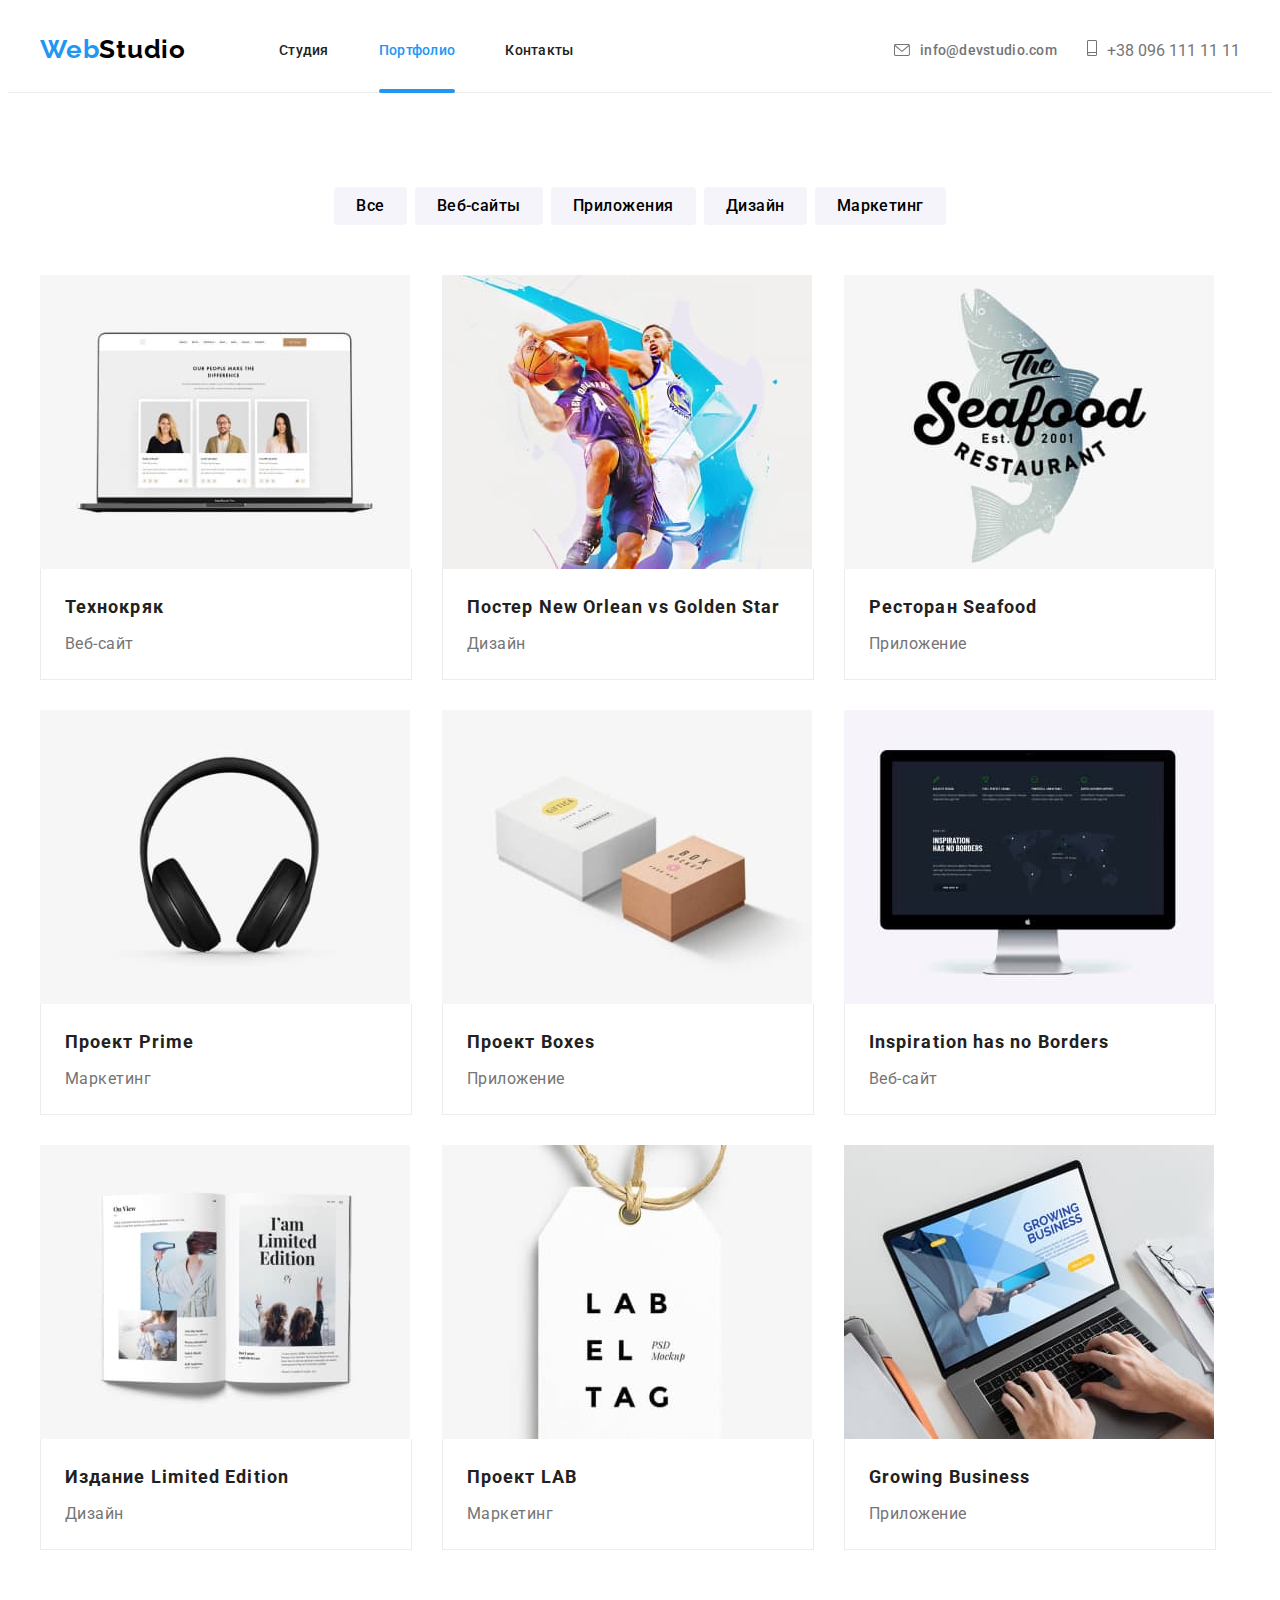
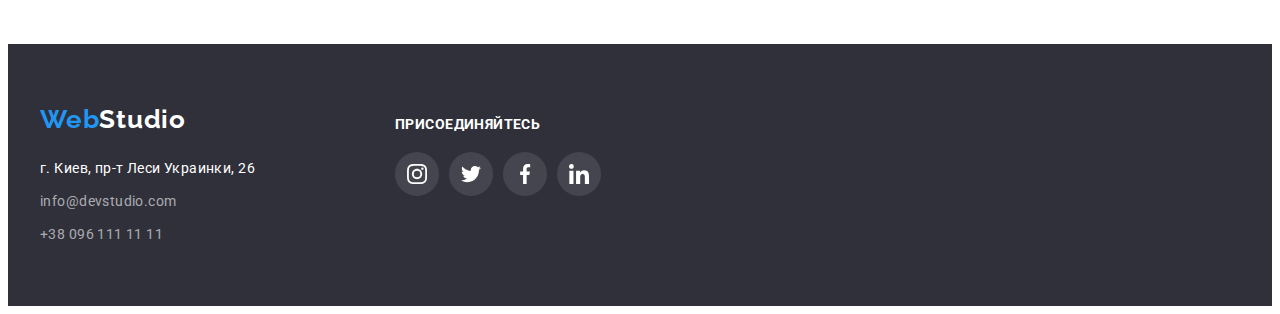
==== portfolio.html @ 787610fb "Initial commit" ====
<!DOCTYPE html>
<html lang="ru">
  <head>
    <meta charset="UTF-8" />
    <meta http-equiv="X-UA-Compatible" content="IE=edge" />
    <meta name="viewport" content="width=device-width, initial-scale=1.0" />
    <title>Портфолио</title>
    <link
      href="https://fonts.googleapis.com/css2?family=Raleway:wght@700&family=Roboto:wght@400;500;700;900&display=swap"
      rel="stylesheet"
    />
    <link
      rel="stylesheet"
      href="https://cdnjs.cloudflare.com/ajax/libs/modern-normalize/1.1.0/modern-normalize.min.css"
      integrity="sha512-wpPYUAdjBVSE4KJnH1VR1HeZfpl1ub8YT/NKx4PuQ5NmX2tKuGu6U/JRp5y+Y8XG2tV+wKQpNHVUX03MfMFn9Q=="
      crossorigin="anonymous"
      referrerpolicy="no-referrer"
    />
    <link rel="stylesheet" href="./css/styles.css" />
  </head>

  <body>
    <!--Header-->
    <header class="header">
      <div class="conteiner header-conteiner">
        <a href="/" class="link logo">
          <span class="logo-title">Web</span>Studio</a
        >

        <nav class="header-nav">
          <ul class="list header-list">
            <li class="header-item">
              <a class="link header-link" href="./index.html">Студия</a>
            </li>
            <li class="header-item">
              <a class="link header-link current" href="">Портфолио</a>
            </li>
            <li class="header-item">
              <a class="link header-link" href="">Контакты</a>
            </li>
          </ul>
        </nav>

        <ul class="header-address list">
          <li class="address-item">
            <a class="link header-email" href="mailto:info@devstudio.com">
              <svg class="icon-mail" width="16px" height="12px">
                <use href="./images/icons.svg#icon-envelope"></use></svg
              >info@devstudio.com</a
            >
          </li>
          <li class="address-item">
            <a class="link header-phone" href="tel:+380961111111">
              <svg class="icon-phone" width="10px" height="16px">
                <use href="./images/icons.svg#icon-smartphone"></use></svg
              >+38 096 111 11 11</a
            >
          </li>
        </ul>
      </div>
    </header>

    <!-- main -->
    <main>
      <section class="portfolio">
        <div class="conteiner">
          <h1 class="visually-hidden">Портфолио</h1>
          <!-- скрыть заголовок -->
          <ul class="list portfolio-btn-list">
            <li class="portfolo-btn-item">
              <button class="portfolio-btn" type="button">Все</button>
            </li>
            <li class="portfolo-btn-item">
              <button class="portfolio-btn" type="button">Веб-сайты</button>
            </li>
            <li class="portfolo-btn-item">
              <button class="portfolio-btn" type="button">Приложения</button>
            </li>
            <li class="portfolo-btn-item">
              <button class="portfolio-btn" type="button">Дизайн</button>
            </li>
            <li class="portfolo-btn-item">
              <button class="portfolio-btn" type="button">Маркетинг</button>
            </li>
          </ul>

          <ul class="list portfolio-list">
            <li class="portfolio-item">
              <div class="portfolio-thumb">
                <img
                  class="portfolio-img img"
                  src="./images/images-portfolio/texno.jpg"
                  alt="ноутбук с открытой страницей сайта"
                  width="370"
                  height="294"
                />
                <p class="portfolio-overlay">
                  Ресурс предлагает комплексные предложения с разным уровнем
                  функционала и сервисов. Все это позволит посетителю получить
                  исчерпывающие сведения о компании или частном лице.
                </p>
              </div>

              <div class="portfolio-wrapper">
                <h2 class="portfolio-title">Технокряк</h2>
                <p class="portfolio-desc">Веб-сайт</p>
              </div>
            </li>
            <li class="portfolio-item">
              <div class="portfolio-thumb">
                <img
                  class="portfolio-img img"
                  src="./images/images-portfolio/poster.jpg"
                  alt="постер баскетбольной игры"
                  width="370"
                  height="294"
                />
                <p class="portfolio-overlay">
                  Ресурс предлагает комплексные предложения с разным уровнем
                  функционала и сервисов. Все это позволит посетителю получить
                  исчерпывающие сведения о компании или частном лице.
                </p>
              </div>
              <div class="portfolio-wrapper">
                <h2 class="portfolio-title">
                  Постер New Orlean vs Golden Star
                </h2>
                <p class="portfolio-desc">Дизайн</p>
              </div>
            </li>
            <li class="portfolio-item">
              <div class="portfolio-thumb">
                <img
                  class="portfolio-img img"
                  src="./images/images-portfolio/seafood.jpg"
                  alt="логотип ресторана"
                  width="370"
                  height="294"
                />
                <p class="portfolio-overlay">
                  Ресурс предлагает комплексные предложения с разным уровнем
                  функционала и сервисов. Все это позволит посетителю получить
                  исчерпывающие сведения о компании или частном лице.
                </p>
              </div>
              <div class="portfolio-wrapper">
                <h2 class="portfolio-title">Ресторан Seafood</h2>
                <p class="portfolio-desc">Приложение</p>
              </div>
            </li>
            <li class="portfolio-item">
              <div class="portfolio-thumb">
                <img
                  class="portfolio-img img"
                  src="./images/images-portfolio/prime.jpg"
                  alt="наушники"
                  width="370"
                  height="294"
                />
                <p class="portfolio-overlay">
                  Ресурс предлагает комплексные предложения с разным уровнем
                  функционала и сервисов. Все это позволит посетителю получить
                  исчерпывающие сведения о компании или частном лице.
                </p>
              </div>
              <div class="portfolio-wrapper">
                <h2 class="portfolio-title">Проект Prime</h2>
                <p class="portfolio-desc">Маркетинг</p>
              </div>
            </li>
            <li class="portfolio-item">
              <div class="portfolio-thumb">
                <img
                  class="portfolio-img img"
                  src="./images/images-portfolio/boxes.jpg"
                  alt="две коробки"
                  width="370"
                  height="294"
                />
                <p class="portfolio-overlay">
                  Ресурс предлагает комплексные предложения с разным уровнем
                  функционала и сервисов. Все это позволит посетителю получить
                  исчерпывающие сведения о компании или частном лице.
                </p>
              </div>
              <div class="portfolio-wrapper">
                <h2 class="portfolio-title">Проект Boxes</h2>
                <p class="portfolio-desc">Приложение</p>
              </div>
            </li>
            <li class="portfolio-item">
              <div class="portfolio-thumb">
                <img
                  class="portfolio-img img"
                  src="./images/images-portfolio/inspiration.jpg"
                  alt="монитор"
                  width="370"
                  height="294"
                />
                <p class="portfolio-overlay">
                  Ресурс предлагает комплексные предложения с разным уровнем
                  функционала и сервисов. Все это позволит посетителю получить
                  исчерпывающие сведения о компании или частном лице.
                </p>
              </div>
              <div class="portfolio-wrapper">
                <h2 class="portfolio-title">Inspiration has no Borders</h2>
                <p class="portfolio-desc">Веб-сайт</p>
              </div>
            </li>
            <li class="portfolio-item">
              <div class="portfolio-thumb">
                <img
                  class="portfolio-img img"
                  src="./images/images-portfolio/edition.jpg"
                  alt="раскрытая книга"
                  width="370"
                  height="294"
                />
                <p class="portfolio-overlay">
                  Ресурс предлагает комплексные предложения с разным уровнем
                  функционала и сервисов. Все это позволит посетителю получить
                  исчерпывающие сведения о компании или частном лице.
                </p>
              </div>
              <div class="portfolio-wrapper">
                <h2 class="portfolio-title">Издание Limited Edition</h2>
                <p class="portfolio-desc">Дизайн</p>
              </div>
            </li>
            <li class="portfolio-item">
              <div class="portfolio-thumb">
                <img
                  class="portfolio-img img"
                  src="./images/images-portfolio/lab.jpg"
                  alt="ярлык с логотипом"
                  width="370"
                  height="294"
                />
                <p class="portfolio-overlay">
                  Ресурс предлагает комплексные предложения с разным уровнем
                  функционала и сервисов. Все это позволит посетителю получить
                  исчерпывающие сведения о компании или частном лице.
                </p>
              </div>
              <div class="portfolio-wrapper">
                <h2 class="portfolio-title">Проект LAB</h2>
                <p class="portfolio-desc">Маркетинг</p>
              </div>
            </li>
            <li class="portfolio-item">
              <div class="portfolio-thumb">
                <img
                  class="portfolio-img img"
                  src="./images/images-portfolio/business.jpg"
                  alt="руки на раскрытом ноутбуке"
                  width="370"
                  height="294"
                />
                <p class="portfolio-overlay">
                  Ресурс предлагает комплексные предложения с разным уровнем
                  функционала и сервисов. Все это позволит посетителю получить
                  исчерпывающие сведения о компании или частном лице.
                </p>
              </div>
              <div class="portfolio-wrapper">
                <h2 class="portfolio-title">Growing Business</h2>
                <p class="portfolio-desc">Приложение</p>
              </div>
            </li>
          </ul>
        </div>
      </section>
    </main>

    <!--Footer-->
    <footer class="footer">
      <div class="footer-conteiner conteiner">
        <div class="footer-left-side">
          <a href="/" class="link footer-logo"
            ><span class="logo-title">Web</span>Studio</a
          >
          <address class="footer-address">
            <ul class="footer-list list">
              <li class="footer-item">
                <a
                  class="link footer-map"
                  href="https://goo.gl/maps/JHtLggVv29iKPNGR7"
                  target="_blank"
                  rel="noreferrer noopener"
                  >г. Киев, пр-т Леси Украинки, 26</a
                >
              </li>
              <li class="footer-item">
                <a class="link footer-mail" href="mailto:info@devstudio.com"
                  >info@devstudio.com</a
                >
              </li>
              <li class="footer-item">
                <a class="link footer-phone" href="tel:+380961111111"
                  >+38 096 111 11 11</a
                >
              </li>
            </ul>
          </address>
        </div>

        <div class="footer-right-side">
          <p class="footer-subtitle">присоединяйтесь</p>
          <ul class="footer-icon-list list">
            <li class="footer-icon-item">
              <a
                class="footer-link"
                href=""
                target="_blank"
                rel="noreferrer noopener"
                aria-label="instagram"
              >
                <svg class="footer-icon" width="20px" height="20px">
                  <use href="./images/icons.svg#icon-instagram"></use>
                </svg>
              </a>
            </li>
            <li class="footer-icon-item">
              <a
                class="footer-link"
                href=""
                target="_blank"
                rel="noreferrer noopener"
                aria-label="twitter"
              >
                <svg class="footer-icon" width="20px" height="20px">
                  <use href="./images/icons.svg#icon-twitter"></use>
                </svg>
              </a>
            </li>
            <li class="footer-icon-item">
              <a
                class="footer-link"
                href=""
                target="_blank"
                rel="noreferrer noopener"
                aria-label="facebook"
              >
                <svg class="footer-icon" width="20px" height="20px">
                  <use href="./images/icons.svg#icon-facebook"></use>
                </svg>
              </a>
            </li>
            <li class="footer-icon-item">
              <a
                class="footer-link"
                href=""
                target="_blank"
                rel="noreferrer noopener"
                aria-label="linkedin"
              >
                <svg class="footer-icon" width="20px" height="20px">
                  <use href="./images/icons.svg#icon-linkedin"></use>
                </svg>
              </a>
            </li>
          </ul>
        </div>
      </div>
    </footer>
  </body>
</html>
---- css/styles.css ----
/* Главные стили сайта */

/* цвет основного текста  #212121*/
/* цвет вторичного текста  #757575*/
/* цвет акцента #2196F3 */
/* черный #000000 */
/* белый #FFFFFF */
/* для адреса rgba(255, 255, 255, 0.6) */
/* вторичный цвет фона #F5F4FA */
/* цвет футера #2F303A */

:root {
  --primary-text-color: #212121;
  --secondary-text-coor: #757575;
  --accent-color: #2196f3;
  --address-text-color: rgba(255, 255, 255, 0.6);
  --main-color: #ffffff;
  --secondary-color: #000000;
  --secondary-bg-color: #f5f4fa;
  --accent-background-color: #2f303a;
  --icons-color-light: #afb1b8;
}

.conteiner {
  width: 1200px;
  padding-left: 15px;
  padding-right: 15px;
  margin-left: auto;
  margin-right: auto;
}

body {
  color: var(--primary-text-color);
  font-family: Roboto, sans-serif;
}

/* reset styles */
h1,
h2,
h3,
h4,
h5,
h6,
p,
ul {
  margin: 0;
}

.list {
  list-style: none;
  margin: 0;
  padding: 0;
}

.link {
  text-decoration: none;
}

.img {
  display: block;
}

/* Скрыть заголовок */
.visually-hidden {
  position: absolute;
  white-space: nowrap;
  width: 1px;
  height: 1px;
  overflow: hidden;
  border: 0;
  padding: 0;
  clip: rect(0 0 0 0);
  clip-path: inset(50%);
  margin: -1px;
}

/* Стили для 1 страницы сайта index.html */

/* logo */
.header {
  border-bottom: 1px solid #ececec;
}

.logo {
  padding-top: 24px;
  padding-bottom: 25px;
  color: var(--secondary-color);
  font-family: Raleway, sans-serif;
  font-weight: 700;
  font-size: 26px;
  line-height: 1.2;
  letter-spacing: 0.03em;
}

.logo-title {
  color: var(--accent-color);
}

/* Стили для header */
.header-conteiner {
  display: flex;
  align-items: center;
}

.logo {
  margin-right: 93px;
}

.header-list {
  display: flex;
  gap: 50px;
}

.header-link {
  position: relative;
  display: block;
  padding-top: 32px;
  padding-bottom: 32px;

  color: var(--primary-text-color);
  font-weight: 500;
  font-size: 14px;
  line-height: 1.15;
  letter-spacing: 0.02em;

  transition: color 250ms cubic-bezier(0.4, 0, 0.2, 1);
}

.header-link:hover,
.header-link:focus {
  color: var(--accent-color);
}

.current {
  color: var(--accent-color);
}

.current::after {
  position: absolute;
  bottom: -3px;
  display: block;
  content: "";
  width: 100%;
  height: 4px;
  border-radius: 4px;
  background-color: var(--accent-color);
}

.header-nav {
  margin-right: auto;
}

.address-item {
  display: inline-flex;
}

.header-address {
  display: flex;
}

.header-email {
  display: inline-flex;
  align-items: center;
  margin-right: 30px;
  padding-top: 32px;
  padding-bottom: 32px;

  color: var(--secondary-text-coor);
  font-weight: 500;
  font-size: 14px;
  line-height: 1.15;
  letter-spacing: 0.02em;

  transition: color 250ms cubic-bezier(0.4, 0, 0.2, 1);
}

.icon-mail {
  margin-right: 10px;
  fill: currentColor;
}

.header-email:hover,
.header-email:focus {
  color: var(--accent-color);
}

.header-phone {
  display: block;
  align-items: center;
  padding-top: 32px;
  padding-bottom: 32px;

  color: var(--secondary-text-coor);

  transition: color 250ms cubic-bezier(0.4, 0, 0.2, 1);
}

.icon-phone {
  fill: currentColor;
  margin-right: 10px;
}

.header-phone:hover,
.header-phone:focus {
  color: var(--accent-color);
}

/* Стили для Hero */
.hero {
  background-color: var(--accent-background-color);
  background-image: linear-gradient(
      to right,
      rgba(47, 48, 58, 0.4),
      rgba(47, 48, 58, 0.4)
    ),
    url(../images/images-main/img_background.jpg);
  background-repeat: no-repeat;
  background-position: center;
  background-size: cover;
  max-width: 1600px;
  margin-right: auto;
  margin-left: auto;
}

.hero-conteiner {
  padding-top: 200px;
  padding-bottom: 200px;
}

.hero-title {
  margin-bottom: 30px;
  max-width: 696px;
  margin-left: auto;
  margin-right: auto;

  color: var(--main-color);
  font-weight: 900;
  font-size: 44px;
  line-height: 1.37;
  text-align: center;
  letter-spacing: 0.06em;
  text-transform: uppercase;
}

.hero-btn {
  display: block;
  margin-left: auto;
  margin-right: auto;
  border-radius: 4px;

  min-width: 200px;
  min-height: 50px;
  padding: 10px 32px;

  color: var(--main-color);
  font-family: inherit;
  background-color: var(--accent-color);
  border: none;
  cursor: pointer;
  font-weight: 700;
  font-size: 16px;
  line-height: 1.88;
  letter-spacing: 0.06em;
}

/* стили для преимуществ */
.feature {
  padding-top: 94px;
  padding-bottom: 94px;
}
.feature-icon-list {
  display: flex;
  gap: 30px;
  margin-bottom: 30px;
}

.feature-icon-item {
  display: inline-flex;
  width: 270px;
  height: 120px;
  justify-content: center;
  align-items: center;
  background-color: var(--secondary-bg-color);
}

.feature-list {
  display: flex;
  gap: 30px;
  flex-basis: 270px;
}
.feature-item {
  max-width: 270px;
}
.feature-subtitle {
  margin-bottom: 10px;

  font-weight: 700;
  font-size: 14px;
  line-height: 1.15;
  letter-spacing: 0.03em;
  text-transform: uppercase;
}

.feature-desc {
  color: var(--secondary-text-coor);
  font-size: 14px;
  line-height: 1.72;
  letter-spacing: 0.03em;
}

/* Стили для Чем мы занимаемся */
.about {
  padding-bottom: 94px;
}

.about-list {
  display: flex;
  gap: 30px;
  flex-wrap: wrap;
}

.about-title,
.team-title {
  margin-bottom: 50px;

  font-weight: 700;
  font-size: 36px;
  line-height: 1.17;
  text-align: center;
  letter-spacing: 0.03em;
}
.about-item {
  position: relative;
}

.about-dsc {
  position: absolute;
  bottom: 0;

  width: 370px;
  height: 70px;
  padding: 27px 82px;
  color: var(--main-color);
  background-color: rgba(47, 48, 58, 0.8);
  box-shadow: 0px 4px 4px rgba(0, 0, 0, 0.25), 0px 4px 4px rgba(0, 0, 0, 0.25);

  font-weight: 700;
  font-size: 14px;
  line-height: 16px;
  text-align: center;
  letter-spacing: 0.03em;
  text-transform: uppercase;
}

/* стили для команды */
/* Стили для team-title такие же как и для about-titlе */
.team {
  background-color: var(--secondary-bg-color);
  padding-top: 94px;
  padding-bottom: 94px;
}

.team-list {
  display: flex;
  gap: 30px;
  flex-wrap: wrap;
}

.team-item {
  box-shadow: 0px 2px 1px 0px rgba(0, 0, 0, 0.2),
    0px 1px 1px 0px rgba(0, 0, 0, 0.14);
}

.team-wrapper {
  padding-top: 30px;
  padding-bottom: 30px;
  padding-right: 5px;
  padding-left: 5px;
  background-color: var(--main-color);
  border: 1px solid#ececec;
  border-top: none;
}
.team-subtitle {
  margin-bottom: 10px;

  font-weight: 500;
  font-size: 16px;
  line-height: 1.19;
  text-align: center;
  letter-spacing: 0.03em;
}

.team-desc {
  color: var(--secondary-text-coor);
  font-size: 16px;
  line-height: 1.19;
  text-align: center;
  letter-spacing: 0.03em;
  margin-bottom: 10px;
}

.team-icon-list {
  display: flex;
  gap: 10px;
  justify-content: center;
}

.team-link {
  fill: var(--icons-color-light);
  display: inline-flex;
  width: 44px;
  height: 44px;
  border-radius: 50%;
  justify-content: center;
  align-items: center;

  transition: fill 250ms cubic-bezier(0.4, 0, 0.2, 1),
    background-color 250ms cubic-bezier(0.4, 0, 0.2, 1);
}

.team-link:hover,
.team-link:focus {
  fill: var(--main-color);
  background-color: var(--accent-color);
}

/* Стили для клиентов */
.clients {
  padding-top: 94px;
  padding-bottom: 94px;
}

.clients-tittle {
  margin-bottom: 50px;

  font-weight: 700;
  font-size: 36px;
  line-height: 1.17;
  text-align: center;
  letter-spacing: 0.03em;
}

.clients-list {
  display: flex;
  gap: 30px;
}

.clients-icon {
  fill: var(--icons-color-light);
  display: inline-flex;
  justify-content: center;
  align-items: center;
  width: 170px;
  height: 92px;
  border: 1px solid #afb1b8;

  transition: fill 250ms cubic-bezier(0.4, 0, 0.2, 1),
    border 250ms cubic-bezier(0.4, 0, 0.2, 1);
}

.clients-icon:hover,
.clients-icon:focus {
  fill: var(--accent-color);
  border: 1px solid var(--accent-color);
}

/* Стили для footer */
.footer {
  background-color: var(--accent-background-color);
  padding-top: 60px;
  padding-bottom: 60px;
  margin: auto;
}
.footer-conteiner {
  display: flex;
  gap: 70px;
}
.footer-left-side {
  margin-right: 70px;
}

.footer-logo {
  display: block;
  margin-bottom: 20px;

  color: var(--main-color);
  font-family: "Raleway", sans-serif;
  font-weight: 700;
  font-size: 26px;
  line-height: 1.2;
  letter-spacing: 0.03em;
}
.logo-title {
  color: var(--accent-color);
}

.footer-list {
  font-style: normal;
}
.footer-item {
  margin-bottom: 9px;
}

.footer-item:last-child {
  margin-bottom: 0;
}

.footer-map {
  color: var(--main-color);
  font-size: 14px;
  line-height: 1.72;
  letter-spacing: 0.03em;

  transition: color 250ms cubic-bezier(0.4, 0, 0.2, 1);
}
.footer-mail,
.footer-phone {
  color: var(--address-text-color);
  font-size: 14px;
  line-height: 1.72;
  letter-spacing: 0.03em;

  transition: color 250ms cubic-bezier(0.4, 0, 0.2, 1);
}

.footer-map:hover,
.footer-map:focus,
.footer-mail:hover,
.footer-mail:focus,
.footer-phone:hover,
.footer-phone:focus {
  color: var(--accent-color);
}

.footer-subtitle {
  margin-bottom: 20px;

  color: var(--main-color);
  font-weight: 700;
  font-size: 14px;
  line-height: 1.15;
  letter-spacing: 0.03em;
  text-transform: uppercase;
}
.footer-right-side {
  padding-top: 12px;
}

.footer-icon-list {
  display: flex;
  gap: 10px;
}
.footer-link {
  fill: var(--secondary-text-coor);
  display: inline-flex;
  width: 44px;
  height: 44px;
  background-color: rgba(255, 255, 255, 0.1);
  border-radius: 50%;
  justify-content: center;
  align-items: center;

  transition: background-color 250ms cubic-bezier(0.4, 0, 0.2, 1);
}

.footer-link:hover,
.footer-link:focus {
  background-color: var(--accent-color);
}

.footer-icon {
  fill: var(--main-color);
}

/* Стили для portfolio */
/* Heder и  footer такие же как и на главной странице */

.portfolio {
  padding-top: 94px;
  padding-bottom: 94px;
}

.portfolio-btn-list {
  display: flex;
  gap: 8px;
  justify-content: center;
  margin-bottom: 50px;
}
.portfolio-btn {
  padding: 6px 22px;
  border-radius: 4px;

  color: var(--secondary-color);
  background-color: var(--secondary-bg-color);
  font-family: inherit;
  border: none;
  cursor: pointer;
  font-weight: 500;
  font-size: 16px;
  line-height: 1.63;
  letter-spacing: 0.03em;

  transition: color 250ms cubic-bezier(0.4, 0, 0.2, 1),
    background-color 250ms cubic-bezier(0.4, 0, 0.2, 1),
    box-shadow 250ms cubic-bezier(0.4, 0, 0.2, 1);
}

.portfolio-btn:hover,
.portfolio-btn:focus {
  color: var(--main-color);
  background-color: var(--accent-color);
  box-shadow: 0px 4px 4px rgba(0, 0, 0, 0.25);
}
.portfolio-list {
  display: flex;
  flex-wrap: wrap;
  gap: 30px;
}
.portfolio-item {
  cursor: pointer;

  transition: box-shadow 250ms cubic-bezier(0.4, 0, 0.2, 1);
}

.portfolio-item:hover {
  box-shadow: 0px 4px 4px 0px rgba(0, 0, 0, 0.25);
}

.portfolio-wrapper {
  padding: 20px 24px;
  background-color: var(--main-color);
  border: 1px solid#ececec;
  border-top: none;
  min-width: 322px;
}

.portfolio-title {
  font-weight: 700;
  font-size: 18px;
  line-height: 2;
  letter-spacing: 0.06em;
  margin-bottom: 4px;
}

.portfolio-desc {
  color: var(--secondary-text-coor);
  font-weight: 400;
  font-size: 16px;
  line-height: 1.88;
  letter-spacing: 0.03em;
}

.portfolio-thumb {
  position: relative;
  overflow: hidden;
}
.portfolio-overlay {
  position: absolute;
  top: 0;
  width: 100%;
  height: 100%;
  padding: 63px 24px;

  opacity: 0;

  transform: translateY(100%);

  font-size: 18px;
  line-height: 1.56;
  letter-spacing: 0.03em;
  color: var(--main-color);
  background-color: rgba(33, 150, 243, 0.9);

  transition: opacity 250ms cubic-bezier(0.4, 0, 0.2, 1),
    transform 250ms cubic-bezier(0.4, 0, 0.2, 1);
}

.portfolio-item:hover .portfolio-overlay {
  opacity: 1;
  transform: translateY(0);
}

/* МОДАЛКА */

.backdrop {
  position: fixed;
  top: 0;
  left: 0;
  width: 100%;
  height: 100%;
  background-color: rgba(0, 0, 0, 0.2);

  opacity: 1;
  transition: opacity 250ms cubic-bezier(0.4, 0, 0.2, 1),
    visibility 250ms cubic-bezier(0.4, 0, 0.2, 1);
}

.backdrop.is-hidden {
  visibility: hidden;
  opacity: 0;
  pointer-events: none;
}

.modal {
  position: absolute;
  top: 50%;
  left: 50%;
  transform: translate(-50%, -50%) scale(1);

  width: 528px;
  height: 581px;
  background-color: var(--main-color);
  box-shadow: 0px 4px 4px rgba(0, 0, 0, 0.25);

  opacity: 1;
  transition: transform 250ms cubic-bezier(0.4, 0, 0.2, 1),
    opacity 250ms cubic-bezier(0.4, 0, 0.2, 1);
}

.backdrop.is-hidden .modal {
  opacity: 0;
  transform: translate(-50%, -50%) scale(0.7);
}

.close-btn {
  position: absolute;
  top: 8px;
  right: 8px;

  display: flex;
  align-items: center;

  width: 30px;
  height: 30px;
  margin-left: auto;
  padding: 6px;

  border-radius: 50px;
  border: 1px solid rgba(0, 0, 0, 0.1);
  cursor: pointer;
  background-color: transparent;
}
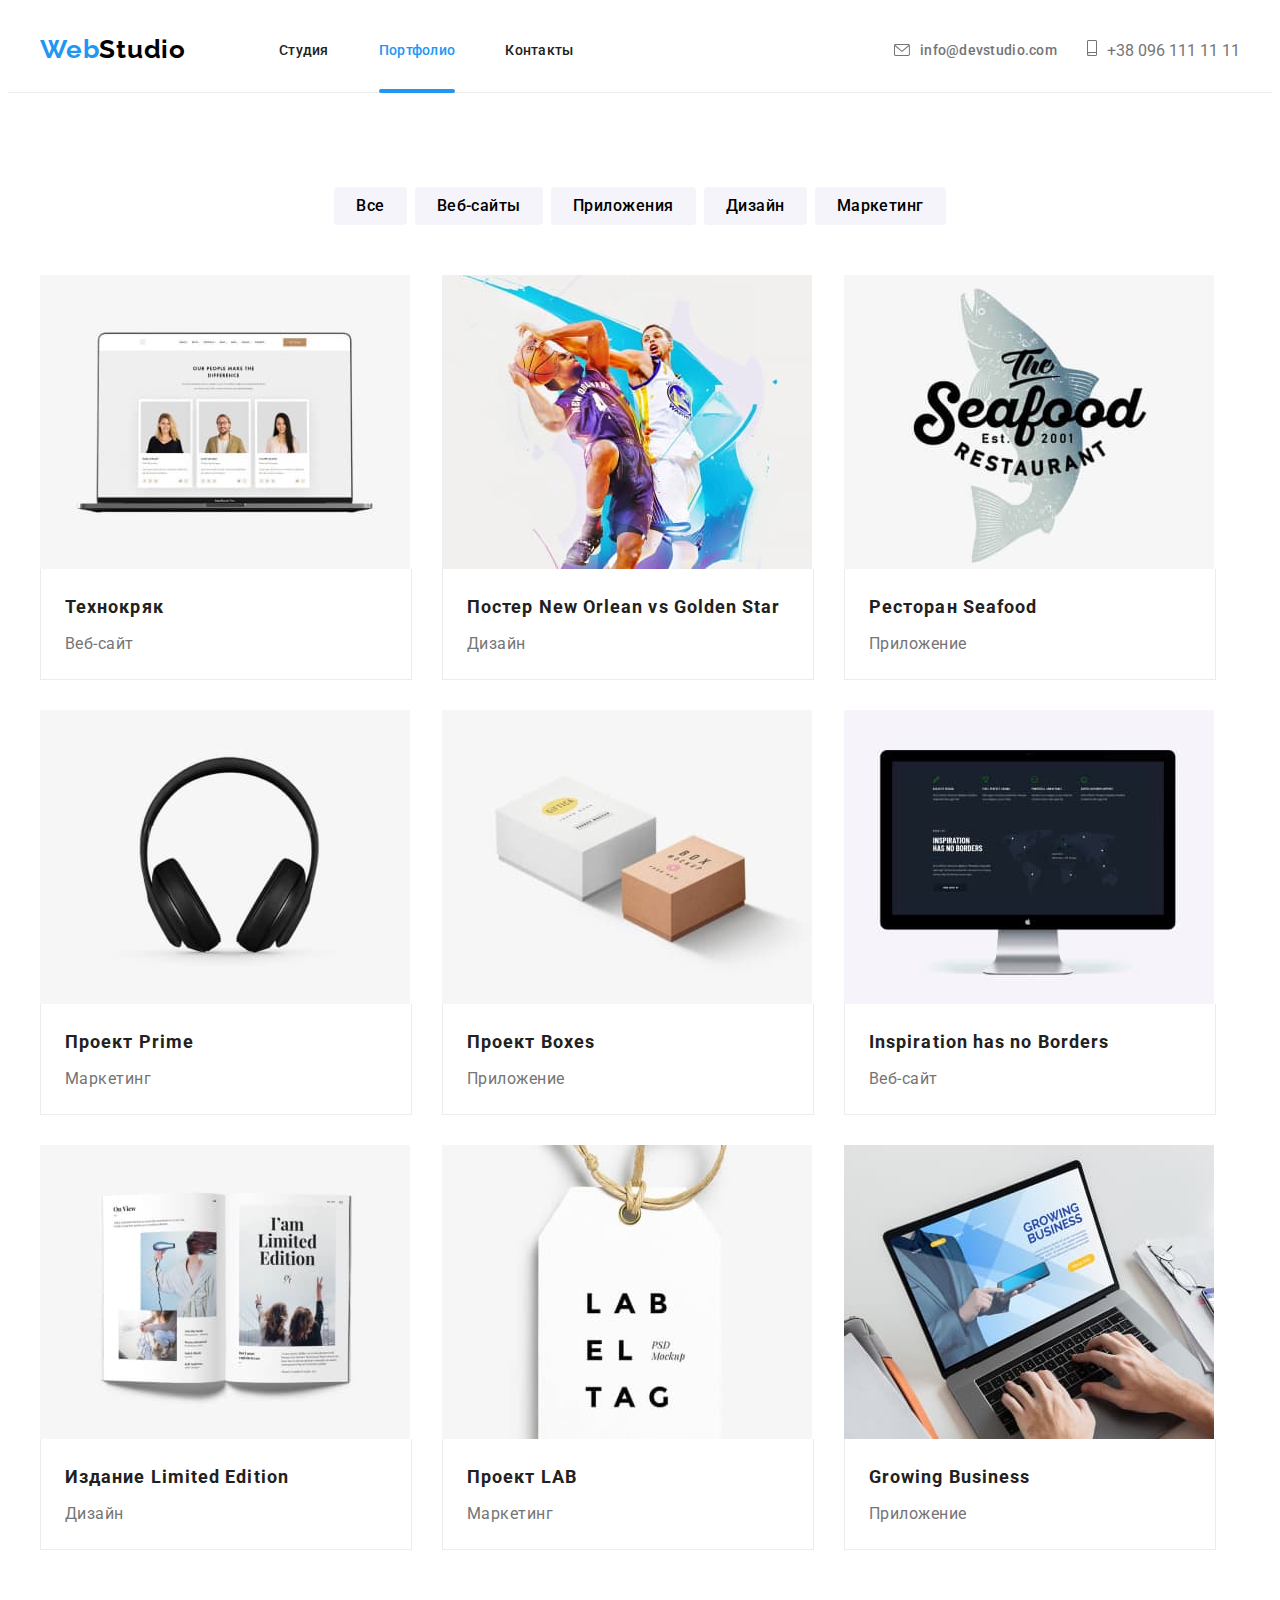
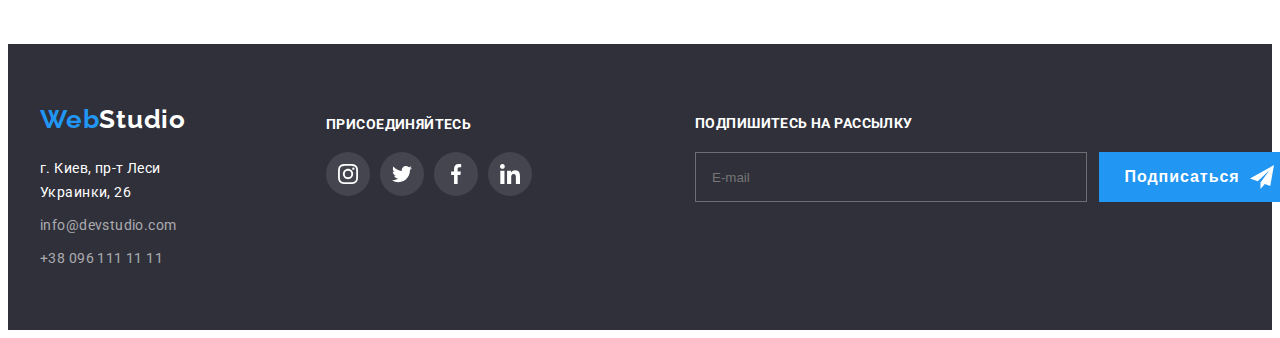
==== commit 92f3fb13: "футер с подпиской на странице портфолио" ====
--- a/portfolio.html
+++ b/portfolio.html
@@ -362,6 +362,26 @@
             </li>
           </ul>
         </div>
+
+        <div class="footer-subscription">
+          <b class="subscription-title">Подпишитесь на рассылку</b>
+          <form class="form-subscription">
+            <label class="form-subscription-field" for="mail">
+              <input
+                class="form-subscription-input"
+                type="email"
+                name="email"
+                placeholder="E-mail"
+              />
+              <button class="subscription-btn" type="submit">
+                Подписаться
+                <svg class="subsc-btn-send" width="24px" height="24px">
+                  <use href="./images/icons.svg#send"></use>
+                </svg>
+              </button>
+            </label>
+          </form>
+        </div>
       </div>
     </footer>
   </body>
--- a/css/styles.css
+++ b/css/styles.css
@@ -572,6 +572,119 @@
   fill: var(--main-color);
 }
 
+.footer-subscription {
+  display: inline-block;
+  margin-left: 93px;
+}
+.subscription-title {
+  display: inline-block;
+  margin-bottom: 20px;
+  padding-top: 12px;
+
+  font-weight: 700;
+  font-size: 14px;
+  line-height: 1.14;
+  letter-spacing: 0.03em;
+  text-transform: uppercase;
+  color: var(--main-color);
+}
+
+.form-subscription-field {
+  display: flex;
+  gap: 12px;
+}
+
+.form-subscription-input {
+  width: 358px;
+  padding: 15px 16px;
+  background-color: transparent;
+  border: 1px solid rgba(255, 255, 255, 0.3);
+  color: var(--main-color);
+}
+
+.subscription-btn {
+  display: inline-flex;
+  justify-content: center;
+  align-items: center;
+  width: 200px;
+  height: 50px;
+  padding: 10px 25px;
+  cursor: pointer;
+
+  font-weight: 700;
+  font-size: 16px;
+  line-height: 1.88;
+  letter-spacing: 0.06em;
+  color: var(--main-color);
+  background-color: var(--accent-color);
+  border: none;
+}
+
+.subsc-btn-send {
+  margin-left: 10px;
+}
+
+/* МОДАЛКА */
+
+.backdrop {
+  position: fixed;
+  top: 0;
+  left: 0;
+  width: 100%;
+  height: 100%;
+  background-color: rgba(0, 0, 0, 0.2);
+
+  opacity: 1;
+  transition: opacity 250ms cubic-bezier(0.4, 0, 0.2, 1),
+    visibility 250ms cubic-bezier(0.4, 0, 0.2, 1);
+}
+
+.backdrop.is-hidden {
+  visibility: hidden;
+  opacity: 0;
+  pointer-events: none;
+}
+
+.modal {
+  position: absolute;
+  top: 50%;
+  left: 50%;
+  transform: translate(-50%, -50%) scale(1);
+
+  width: 528px;
+  height: 581px;
+  background-color: var(--main-color);
+  box-shadow: 0px 4px 4px rgba(0, 0, 0, 0.25);
+
+  opacity: 1;
+  transition: transform 250ms cubic-bezier(0.4, 0, 0.2, 1),
+    opacity 250ms cubic-bezier(0.4, 0, 0.2, 1);
+}
+
+.backdrop.is-hidden .modal {
+  opacity: 0;
+  transform: translate(-50%, -50%) scale(0.7);
+}
+
+.close-btn {
+  position: absolute;
+  top: 8px;
+  right: 8px;
+
+  display: flex;
+  align-items: center;
+
+  width: 30px;
+  height: 30px;
+  margin-left: auto;
+  padding: 6px;
+
+  border-radius: 50px;
+  border: 1px solid rgba(0, 0, 0, 0.1);
+  cursor: pointer;
+  background-color: transparent;
+}
+
 /* Стили для portfolio */
 /* Heder и  footer такие же как и на главной странице */
 
@@ -679,64 +792,3 @@
   opacity: 1;
   transform: translateY(0);
 }
-
-/* МОДАЛКА */
-
-.backdrop {
-  position: fixed;
-  top: 0;
-  left: 0;
-  width: 100%;
-  height: 100%;
-  background-color: rgba(0, 0, 0, 0.2);
-
-  opacity: 1;
-  transition: opacity 250ms cubic-bezier(0.4, 0, 0.2, 1),
-    visibility 250ms cubic-bezier(0.4, 0, 0.2, 1);
-}
-
-.backdrop.is-hidden {
-  visibility: hidden;
-  opacity: 0;
-  pointer-events: none;
-}
-
-.modal {
-  position: absolute;
-  top: 50%;
-  left: 50%;
-  transform: translate(-50%, -50%) scale(1);
-
-  width: 528px;
-  height: 581px;
-  background-color: var(--main-color);
-  box-shadow: 0px 4px 4px rgba(0, 0, 0, 0.25);
-
-  opacity: 1;
-  transition: transform 250ms cubic-bezier(0.4, 0, 0.2, 1),
-    opacity 250ms cubic-bezier(0.4, 0, 0.2, 1);
-}
-
-.backdrop.is-hidden .modal {
-  opacity: 0;
-  transform: translate(-50%, -50%) scale(0.7);
-}
-
-.close-btn {
-  position: absolute;
-  top: 8px;
-  right: 8px;
-
-  display: flex;
-  align-items: center;
-
-  width: 30px;
-  height: 30px;
-  margin-left: auto;
-  padding: 6px;
-
-  border-radius: 50px;
-  border: 1px solid rgba(0, 0, 0, 0.1);
-  cursor: pointer;
-  background-color: transparent;
-}
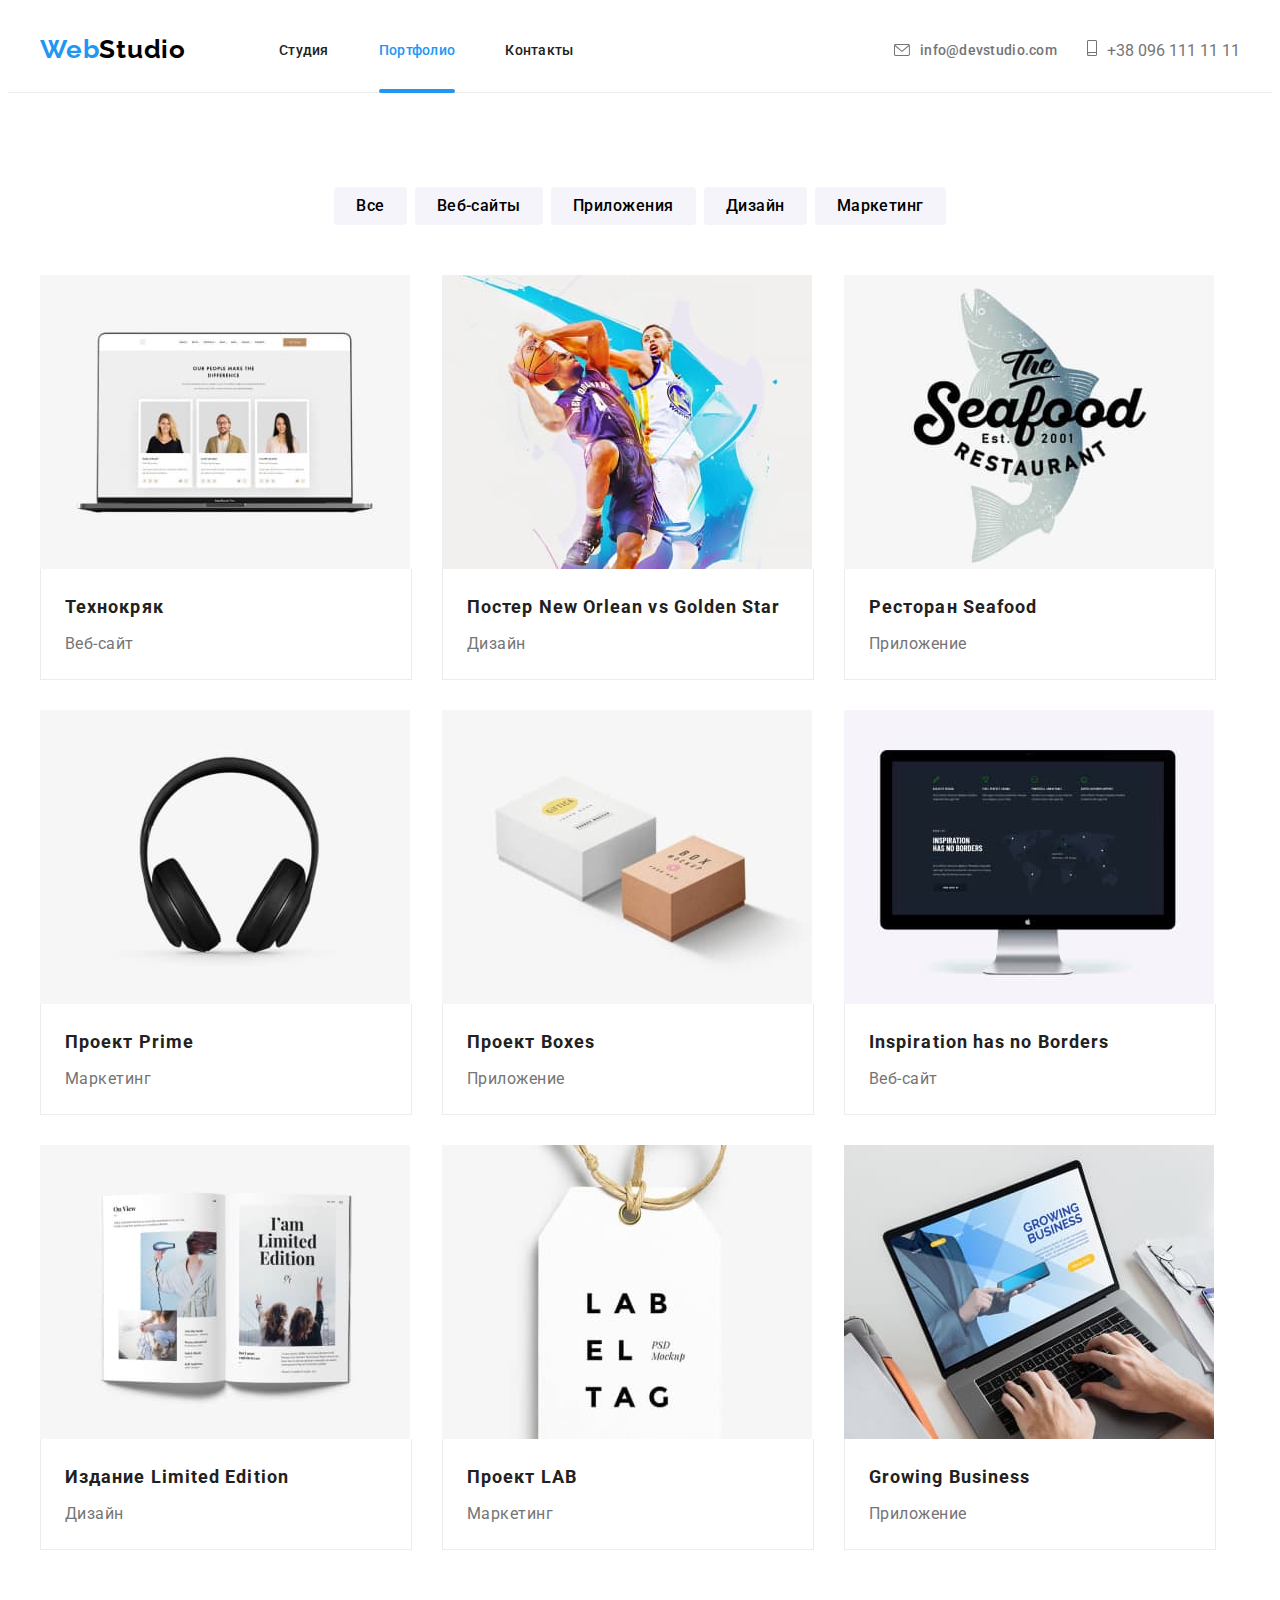
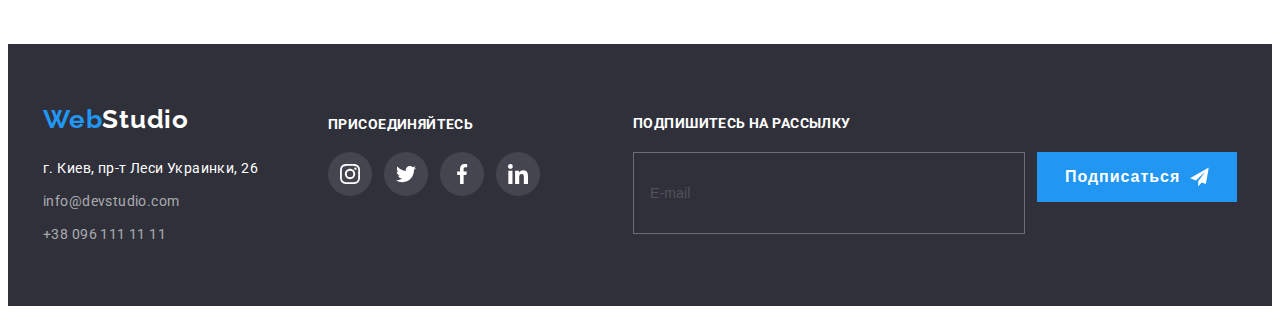
==== commit c12f8c7a: "окончательная стилизация подписки" ====
--- a/portfolio.html
+++ b/portfolio.html
@@ -372,14 +372,15 @@
                 type="email"
                 name="email"
                 placeholder="E-mail"
+                required
               />
-              <button class="subscription-btn" type="submit">
-                Подписаться
-                <svg class="subsc-btn-send" width="24px" height="24px">
-                  <use href="./images/icons.svg#send"></use>
-                </svg>
-              </button>
             </label>
+            <button class="subscription-btn" type="submit">
+              Подписаться
+              <svg class="subsc-btn-send" width="24px" height="24px">
+                <use href="./images/icons.svg#send"></use>
+              </svg>
+            </button>
           </form>
         </div>
       </div>
--- a/css/styles.css
+++ b/css/styles.css
@@ -473,8 +473,9 @@
 }
 .footer-conteiner {
   display: flex;
-  gap: 70px;
-}
+  justify-content: center;
+}
+
 .footer-left-side {
   margin-right: 70px;
 }
@@ -544,11 +545,12 @@
 }
 .footer-right-side {
   padding-top: 12px;
+  margin-right: 93px;
 }
 
 .footer-icon-list {
   display: flex;
-  gap: 10px;
+  gap: 12px;
 }
 .footer-link {
   fill: var(--secondary-text-coor);
@@ -574,8 +576,8 @@
 
 .footer-subscription {
   display: inline-block;
-  margin-left: 93px;
-}
+}
+
 .subscription-title {
   display: inline-block;
   margin-bottom: 20px;
@@ -589,17 +591,36 @@
   color: var(--main-color);
 }
 
-.form-subscription-field {
+.form-subscription {
   display: flex;
   gap: 12px;
 }
 
 .form-subscription-input {
   width: 358px;
+  height: 50px;
   padding: 15px 16px;
+  outline: none;
   background-color: transparent;
   border: 1px solid rgba(255, 255, 255, 0.3);
   color: var(--main-color);
+
+  transition: border 250ms cubic-bezier(0.4, 0, 0.2, 1);
+}
+
+.form-subscription-input:-webkit-autofill,
+.form-subscription-inpu:-webkit-autofill:hover,
+.form-subscription-inpu:-webkit-autofill:focus {
+  -webkit-text-fill-color: var(--main-color);
+  -webkit-autofill: 0 0 0px 1000px #000 inset;
+
+  transition: background-color 250s ease-in-out 0s;
+}
+
+.form-subscription-input:hover,
+.form-subscription-input:focus {
+  border: 1px solid var(--accent-color);
+  background-color: transparent;
 }
 
 .subscription-btn {
@@ -608,7 +629,7 @@
   align-items: center;
   width: 200px;
   height: 50px;
-  padding: 10px 25px;
+  padding: 10px 28px;
   cursor: pointer;
 
   font-weight: 700;
@@ -649,6 +670,7 @@
   position: absolute;
   top: 50%;
   left: 50%;
+  padding: 40px;
   transform: translate(-50%, -50%) scale(1);
 
   width: 528px;
@@ -683,6 +705,157 @@
   border: 1px solid rgba(0, 0, 0, 0.1);
   cursor: pointer;
   background-color: transparent;
+
+  transition: fill 250ms cubic-bezier(0.4, 0, 0.2, 1);
+}
+
+.close-btn:hover,
+.close-btn:focus {
+  fill: var(--accent-color);
+}
+
+.modal-title {
+  margin-bottom: 12px;
+
+  font-weight: 700;
+  font-size: 20px;
+  line-height: 1.15;
+  text-align: center;
+  letter-spacing: 0.03em;
+}
+
+.form-field {
+  display: block;
+  position: relative;
+  margin-bottom: 8px;
+}
+.form-lable {
+  margin-bottom: 4px;
+
+  font-size: 12px;
+  line-height: 1.17;
+  letter-spacing: 0.01em;
+  color: var(--secondary-text-coor);
+}
+
+.form-input {
+  display: block;
+  width: 448px;
+  height: 40px;
+  padding: 0;
+  padding-left: 42px;
+  outline: none;
+  border: 1px solid rgba(33, 33, 33, 0.2);
+
+  transition: border 250ms cubic-bezier(0.4, 0, 0.2, 1);
+}
+.form-input:hover,
+.form-input:focus {
+  border: 1px solid var(--accent-color);
+}
+
+textarea {
+  padding: 12px 16px;
+  font-family: inherit;
+  font-size: inherit;
+  resize: none;
+  width: 448px;
+  outline: none;
+  border: 1px solid rgba(33, 33, 33, 0.2);
+
+  transition: border 250ms cubic-bezier(0.4, 0, 0.2, 1);
+}
+textarea:hover,
+textarea:focus {
+  border: 1px solid var(--accent-color);
+}
+::placeholder {
+  font-size: 14px;
+  line-height: 1.17;
+  letter-spacing: 0.01em;
+  color: rgba(117, 117, 117, 0.5);
+}
+
+.form-icon {
+  display: inline-block;
+  position: absolute;
+  margin: 11px 12px;
+  top: 18px;
+
+  transition: fill 250ms cubic-bezier(0.4, 0, 0.2, 1);
+}
+
+.form-input:focus + .form-icon,
+.form-input:hover + .form-icon {
+  fill: var(--accent-color);
+}
+
+.form-checkbox {
+  display: flex;
+
+  margin-top: 20px;
+  margin-bottom: 30px;
+  align-items: center;
+  justify-content: center;
+}
+
+.checkbox {
+  width: 1px;
+  height: 1px;
+  overflow: hidden;
+  border: 0;
+  padding: 0;
+  clip: rect(0 0 0 0);
+  clip-path: inset(50%);
+  margin-top: -1px;
+  margin-left: -1px;
+  margin-right: -9px;
+  margin-bottom: -15px;
+}
+.checkbox-icon {
+  border: 2px solid var(--primary-text-color);
+  border-radius: 2px;
+  margin-right: 7px;
+}
+
+.checkbox:checked + .checkbox-icon {
+  background-color: var(--accent-color);
+  background-origin: border-box;
+  border: none;
+}
+
+.policy-dsc {
+  margin-right: 5px;
+  font-weight: 400;
+  font-size: 14px;
+  line-height: 1.72;
+  letter-spacing: 0.03em;
+  color: var(--secondary-text-coor);
+}
+
+.link-policy {
+  font-size: 14px;
+  line-height: 24px;
+  letter-spacing: 0.03em;
+  color: var(--accent-color);
+}
+
+.form-btn {
+  display: block;
+  margin: auto;
+  background-color: var(--accent-color);
+  border: none;
+  cursor: pointer;
+  border-radius: 4px;
+
+  width: 200px;
+  height: 50px;
+  font-weight: 700;
+  font-size: 16px;
+  line-height: 1.88;
+  letter-spacing: 0.06em;
+  color: var(--main-color);
+  box-shadow: 0px 4px 4px rgba(0, 0, 0, 0.15);
 }
 
 /* Стили для portfolio */
@@ -792,3 +965,8 @@
   opacity: 1;
   transform: translateY(0);
 }
+
+.icon-modal {
+  display: inline-block;
+  border: 2px solid var(--primary-text-color);
+}
